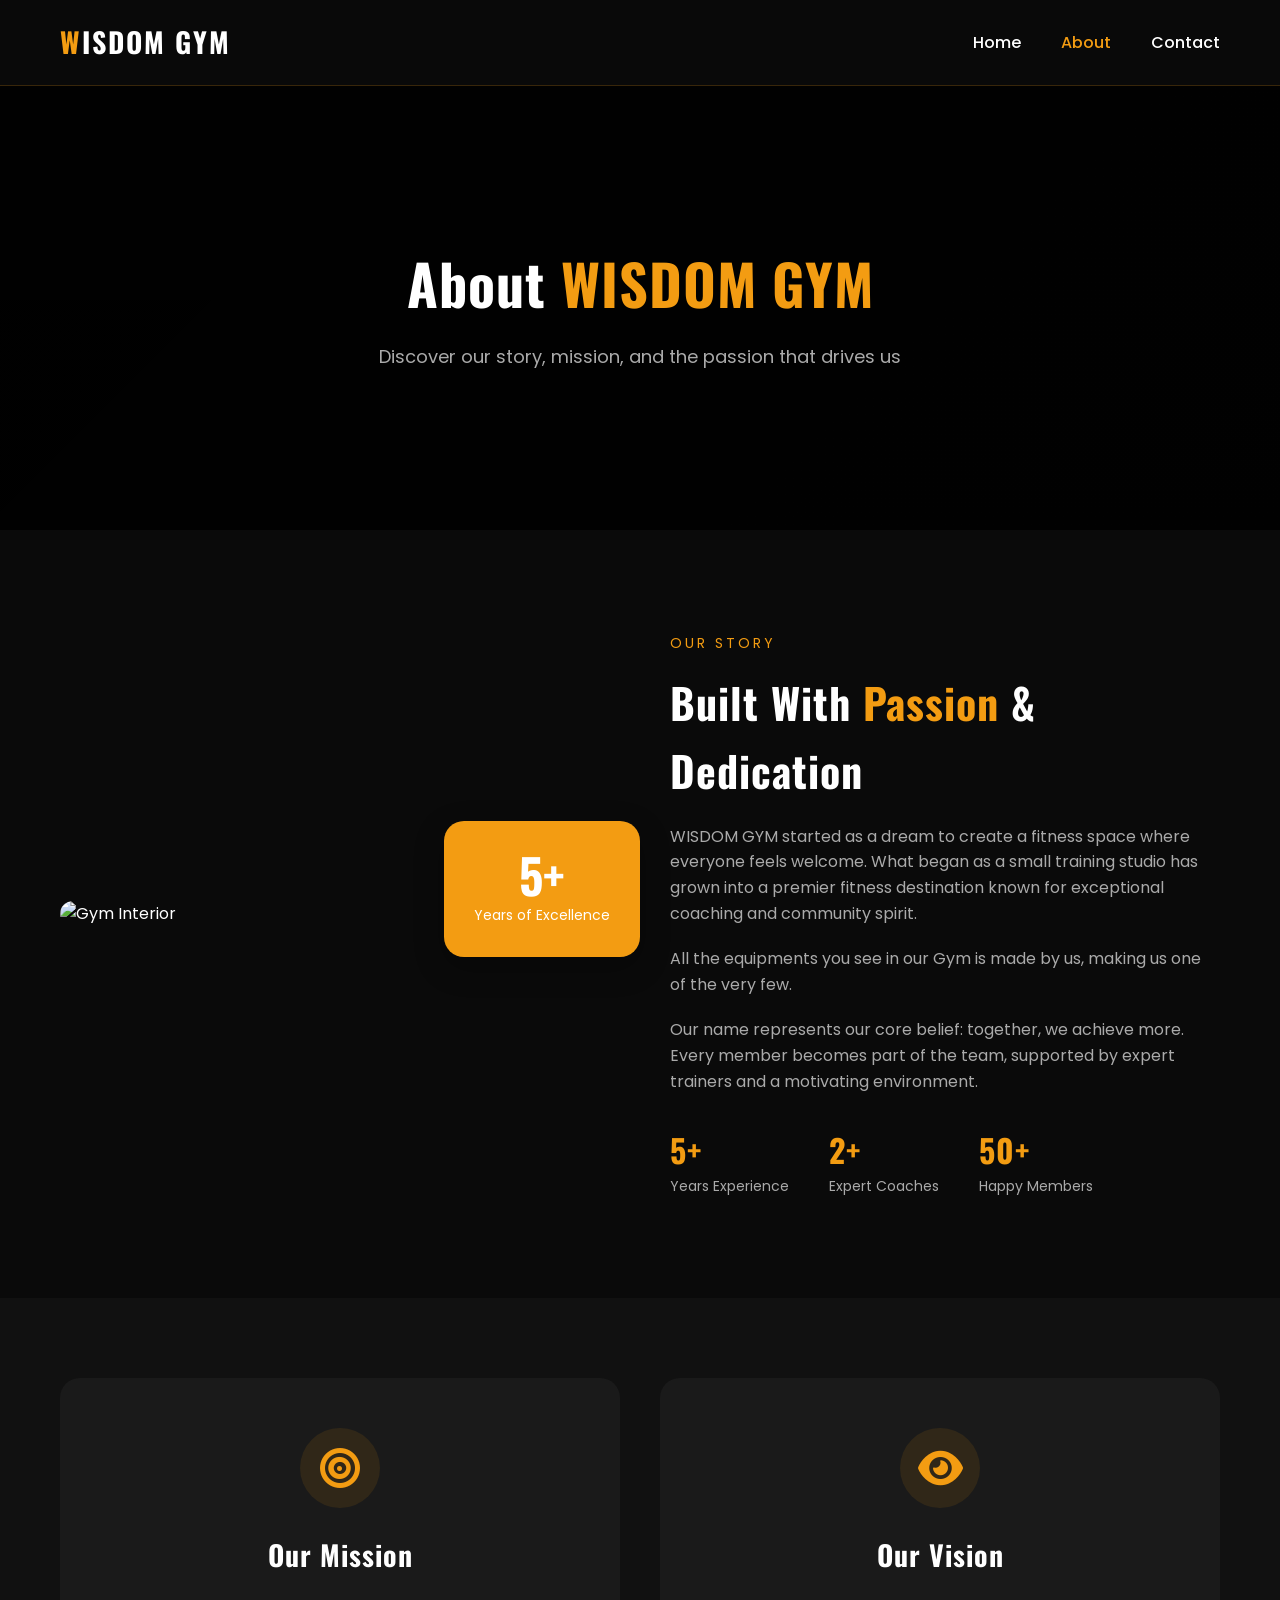
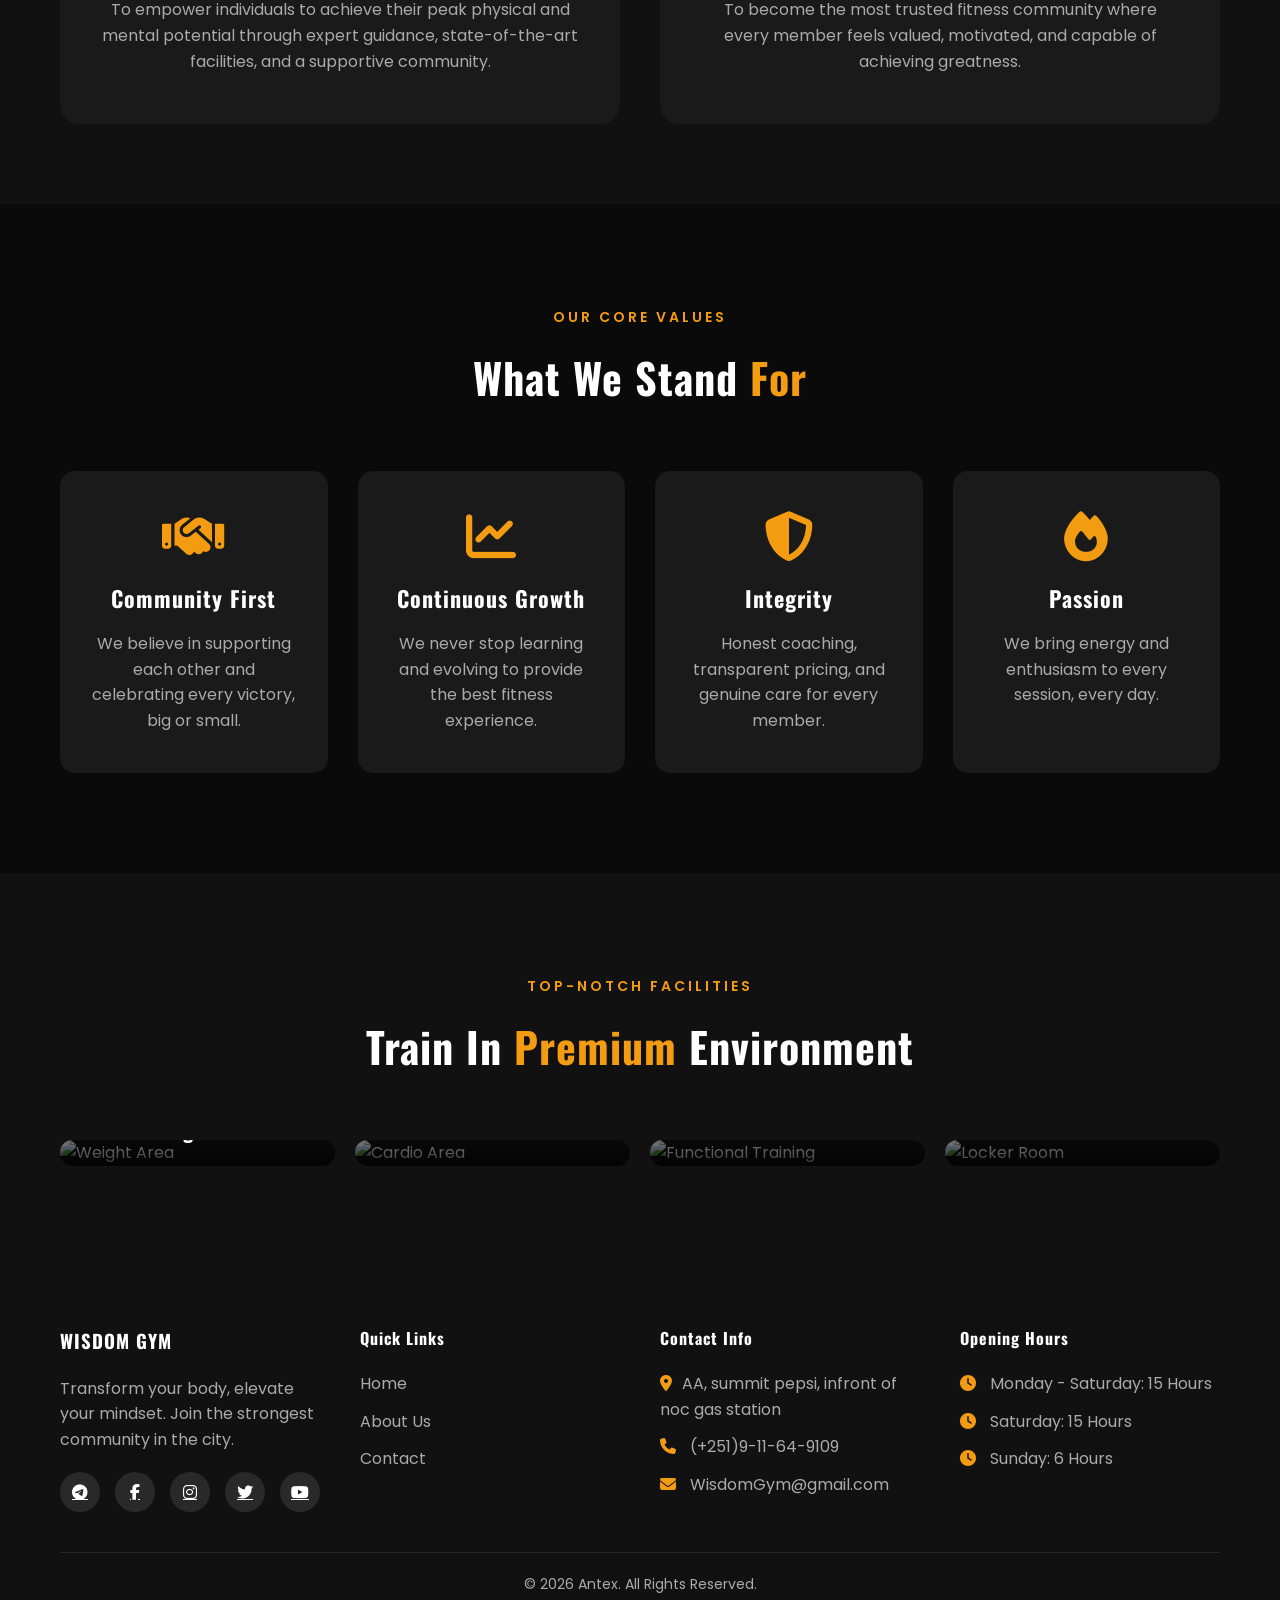
==== about-us.html @ a7b6d086 "Add files via upload" ====
<!DOCTYPE html>
<html lang="en">
<head>
    <meta charset="UTF-8">
    <meta name="viewport" content="width=device-width, initial-scale=1.0">
    <title>About Us | WISDOM GYM</title>
    <link rel="stylesheet" href="style2.css">
    <link rel="stylesheet" href="about.css">
    <link href="https://fonts.googleapis.com/css2?family=Oswald:wght@400;500;600;700&family=Poppins:wght@300;400;500;600;700&display=swap" rel="stylesheet">
    <link rel="stylesheet" href="https://cdnjs.cloudflare.com/ajax/libs/font-awesome/6.4.0/css/all.min.css">
</head>
<body>
    <nav class="navbar">
        <div class="nav-container">
            <div class="logo">
                <h1>WISDOM GYM</h1>
            </div>
            <ul class="nav-links">
                <li><a href="index.html">Home</a></li>
                <li><a href="about-us.html" class="active">About</a></li>
                <li><a href="contact.html">Contact</a></li>
            </ul>
            <div class="hamburger">
                <span></span>
                <span></span>
                <span></span>
            </div>
        </div>
    </nav>

    <section class="page-header">
        <div class="page-header-overlay"></div>
        <div class="page-header-content">
            <h1>About <span class="highlight">WISDOM GYM</span></h1>
            <p>Discover our story, mission, and the passion that drives us</p>
        </div>
    </section>

    <section class="about-story">
        <div class="container">
            <div class="about-grid">
                <div class="about-image">
                    <img src="https://images.unsplash.com/photo-1571902943202-507ec2618e8f?w=600&h=500&fit=crop" alt="Gym Interior">
                    <div class="experience-badge">
                        <span>5+</span>
                        <p>Years of Excellence</p>
                    </div>
                </div>
                <div class="about-text">
                    <span class="subtitle">OUR STORY</span>
                    <h2>Built With <span class="highlight">Passion</span> & Dedication</h2>

                    <p>WISDOM GYM started as a dream to create a fitness space where everyone feels welcome. What began as a small training studio has grown into a premier fitness destination known for exceptional coaching and community spirit.</p>
                    <p>All the equipments you see in our Gym is made by us, making us one of the very few.</p>
                    <p>Our name represents our core belief: together, we achieve more. Every member becomes part of the team, supported by expert trainers and a motivating environment.</p>

                    <div class="about-stats">
                        <div>
                            <h3>5+</h3>
                            <p>Years Experience</p>
                        </div>
                        <div>
                            <h3>2+</h3>
                            <p>Expert Coaches</p>
                        </div>
                        <div>
                            <h3>50+</h3>
                            <p>Happy Members</p>
                        </div>
                    </div>
                </div>
            </div>
        </div>
    </section>

    <section class="mission-vision">
        <div class="container">
            <div class="mv-grid">
                <div class="mission-card">
                    <div class="mv-icon">
                        <i class="fas fa-bullseye"></i>
                    </div>
                    <h3>Our Mission</h3>
                    <p>To empower individuals to achieve their peak physical and mental potential through expert guidance, state-of-the-art facilities, and a supportive community.</p>
                </div>
                <div class="vision-card">
                    <div class="mv-icon">
                        <i class="fas fa-eye"></i>
                    </div>
                    <h3>Our Vision</h3>
                    <p>To become the most trusted fitness community where every member feels valued, motivated, and capable of achieving greatness.</p>
                </div>
            </div>
        </div>
    </section>

    <section class="values">
        <div class="container">
            <div class="section-header">
                <span class="subtitle">OUR CORE VALUES</span>
                <h2>What We Stand <span class="highlight">For</span></h2>
            </div>
            <div class="values-grid">
                <div class="value-card">
                    <i class="fas fa-handshake"></i>
                    <h3>Community First</h3>
                    <p>We believe in supporting each other and celebrating every victory, big or small.</p>
                </div>
                <div class="value-card">
                    <i class="fas fa-chart-line"></i>
                    <h3>Continuous Growth</h3>
                    <p>We never stop learning and evolving to provide the best fitness experience.</p>
                </div>
                <div class="value-card">
                    <i class="fas fa-shield-alt"></i>
                    <h3>Integrity</h3>
                    <p>Honest coaching, transparent pricing, and genuine care for every member.</p>
                </div>
                <div class="value-card">
                    <i class="fas fa-fire"></i>
                    <h3>Passion</h3>
                    <p>We bring energy and enthusiasm to every session, every day.</p>
                </div>
            </div>
        </div>
    </section>

    <section class="facilities">
        <div class="container">
            <div class="section-header">
                <span class="subtitle">TOP-NOTCH FACILITIES</span>
                <h2>Train In <span class="highlight">Premium</span> Environment</h2>
            </div>
            <div class="facilities-grid">
                <div class="facility-item">
                    <img src="https://images.unsplash.com/photo-1534258936925-c58bed479fcb?w=400&h=300&fit=crop" alt="Weight Area">
                    <div class="facility-overlay">
                        <h4>Strength Zone</h4>
                    </div>
                </div>
                <div class="facility-item">
                    <img src="https://images.unsplash.com/photo-1517836357463-d25dfeac3438?w=400&h=300&fit=crop" alt="Cardio Area">
                    <div class="facility-overlay">
                        <h4>Cardio Studio</h4>
                    </div>
                </div>
                <div class="facility-item">
                    <img src="https://images.unsplash.com/photo-1574680096145-d05b474e2155?w=400&h=300&fit=crop" alt="Functional Training">
                    <div class="facility-overlay">
                        <h4>Functional Turf</h4>
                    </div>
                </div>
                <div class="facility-item">
                    <img src="https://images.unsplash.com/photo-1540497077202-7c8a3999166f?w=400&h=300&fit=crop" alt="Locker Room">
                    <div class="facility-overlay">
                        <h4>Premium Lockers</h4>
                    </div>
                </div>
            </div>
        </div>
    </section>




    <!-- Footer -->
    <footer class="footer">
        <div class="container">
            <div class="footer-content">
                <div class="footer-col">
                    <h3>WISDOM GYM</h3>
                    <p>Transform your body, elevate your mindset. Join the strongest community in the city.</p>
                    <div class="social-links">
<!-- add link -->
<!-- add link -->
<!-- add link -->
                        <a href="#"><i class="fab fa-telegram-plane"></i></a>
                        <a href="#"><i class="fab fa-facebook-f"></i></a>
                        <a href="#"><i class="fab fa-instagram"></i></a>
                        <a href="#"><i class="fab fa-twitter"></i></a>
                        <a href="#"><i class="fab fa-youtube"></i></a>
                    </div>
                </div>
                <div class="footer-col">
                    <h4>Quick Links</h4>
                    <ul>
                        <li><a href="index.html">Home</a></li>
                        <li><a href="about-us.html">About Us</a></li>
                        <li><a href="contact.html">Contact</a></li>
                    </ul>
                </div>
                <div class="footer-col">
                    <h4>Contact Info</h4>
                    <ul>
                        <li><i class="fas fa-map-marker-alt"></i>AA, summit pepsi, infront of noc gas station</li>
                        <li><i class="fas fa-phone"></i> (+251)9-11-64-9109</li>
                        <li><i class="fas fa-envelope"></i> WisdomGym@gmail.com</li>
                    </ul>
                </div>
                <div class="footer-col">
                    <h4>Opening Hours</h4>
                    <ul>
                        <li><i class="fas fa-clock"></i> Monday - Saturday: 15 Hours</li>
                        <li><i class="fas fa-clock"></i> Saturday: 15 Hours</li>
                        <li><i class="fas fa-clock"></i> Sunday: 6 Hours</li>
                    </ul>
                </div>
            </div>
            <div class="footer-bottom">
                <p>&copy; 2026 Antex. All Rights Reserved.</p>
            </div>
        </div>
    </footer>




    <script src="about.js"></script>
</body>
</html>
---- style2.css ----
* {
    margin: 0;
    padding: 0;
    box-sizing: border-box;
}

:root {
    --primary: #f39c12;
    --primary-dark: #e67e22;
    --dark: #0a0a0a;
    --dark-gray: #111111;
    --light-gray: #1a1a1a;
    --text-light: #ffffff;
    --text-muted: #aaaaaa;
    --transition: all 0.3s ease;
}

body {
    font-family: 'Poppins', sans-serif;
    background-color: var(--dark);
    color: var(--text-light);
    line-height: 1.6;
    overflow-x: hidden;
}

h1, h2, h3, h4, h5, h6 {
    font-family: 'Oswald', sans-serif;
    font-weight: 700;
    letter-spacing: 1px;
}

.highlight {
    color: var(--primary);
}

.container {
    max-width: 1200px;
    margin: 0 auto;
    padding: 0 20px;
}

.section-header {
    text-align: center;
    margin-bottom: 60px;
}

.section-header .subtitle {
    color: var(--primary);
    font-size: 14px;
    letter-spacing: 3px;
    text-transform: uppercase;
    font-weight: 600;
    display: inline-block;
    margin-bottom: 15px;
}

.section-header h2 {
    font-size: 42px;
    margin-bottom: 15px;
}

.section-header p {
    color: var(--text-muted);
    max-width: 600px;
    margin: 0 auto;
}

/* Navigation */
.navbar {
    position: fixed;
    top: 0;
    width: 100%;
    background: rgba(10, 10, 10, 0.95);
    backdrop-filter: blur(10px);
    z-index: 1000;
    padding: 20px 0;
    border-bottom: 1px solid rgba(243, 156, 18, 0.2);
}

.nav-container {
    max-width: 1200px;
    margin: 0 auto;
    padding: 0 20px;
    display: flex;
    justify-content: space-between;
    align-items: center;
}

.logo h1 {
    font-size: 28px;
    letter-spacing: 2px;
    color: var(--text-light);
}

.logo h1::first-letter {
    color: var(--primary);
}

.nav-links {
    display: flex;
    list-style: none;
    gap: 40px;
}

.nav-links a {
    color: var(--text-light);
    text-decoration: none;
    font-weight: 500;
    transition: var(--transition);
}

.nav-links a:hover,
.nav-links a.active {
    color: var(--primary);
}

.hamburger {
    display: none;
    flex-direction: column;
    cursor: pointer;
}

.hamburger span {
    width: 25px;
    height: 3px;
    background: var(--text-light);
    margin: 3px 0;
    transition: var(--transition);
}

/* Hero Section */
.hero {
    position: relative;
    height: 100vh;
    min-height: 700px;
    background: linear-gradient(rgba(0,0,0,0.7), rgba(0,0,0,0.8)), url('https://images.unsplash.com/photo-1534438327276-14e5300c3a48?w=1920&h=1080&fit=crop');
    background-size: cover;
    background-position: center;
    background-attachment: fixed;
    display: flex;
    align-items: center;
    justify-content: center;
    text-align: center;
}

.hero-overlay {
    position: absolute;
    top: 0;
    left: 0;
    width: 100%;
    height: 100%;
    background: linear-gradient(135deg, rgba(0,0,0,0.8) 0%, rgba(0,0,0,0.6) 100%);
}

.hero-content {
    position: relative;
    z-index: 2;
    max-width: 800px;
    padding: 0 20px;
}

.hero-tag {
    color: var(--primary);
    font-size: 14px;
    letter-spacing: 4px;
    text-transform: uppercase;
    margin-bottom: 20px;
    display: inline-block;
}

.hero-content h1 {
    font-size: 70px;
    line-height: 1.2;
    margin-bottom: 20px;
}

.hero-content p {
    font-size: 18px;
    color: var(--text-muted);
    margin-bottom: 40px;
}

.hero-buttons {
    display: flex;
    gap: 20px;
    justify-content: center;
}

.btn-primary, .btn-secondary {
    padding: 14px 35px;
    text-decoration: none;
    font-weight: 600;
    text-transform: uppercase;
    letter-spacing: 1px;
    transition: var(--transition);
    display: inline-flex;
    align-items: center;
    gap: 10px;
}

.btn-primary {
    background: var(--primary);
    color: var(--dark);
    border: 2px solid var(--primary);
}

.btn-primary:hover {
    background: transparent;
    color: var(--primary);
}

.btn-secondary {
    background: transparent;
    color: var(--text-light);
    border: 2px solid var(--text-light);
}

.btn-secondary:hover {
    background: var(--primary);
    border-color: var(--primary);
    color: var(--dark);
}

.hero-stats {
    position: absolute;
    bottom: 50px;
    left: 0;
    right: 0;
    display: flex;
    justify-content: center;
    gap: 80px;
    z-index: 2;
}

.stat {
    text-align: center;
}

.stat h3 {
    font-size: 32px;
    color: var(--primary);
}

.stat p {
    font-size: 14px;
    color: var(--text-muted);
}

/* Why Choose Us */
.why-choose {
    padding: 100px 0;
    background: var(--dark-gray);
}

.features-grid {
    display: grid;
    grid-template-columns: repeat(auto-fit, minmax(300px, 1fr));
    gap: 30px;
}

.feature-card {
    background: var(--light-gray);
    padding: 40px 30px;
    text-align: center;
    transition: var(--transition);
    border-radius: 10px;
}

.feature-card:hover {
    transform: translateY(-10px);
    border-bottom: 3px solid var(--primary);
}

.feature-icon {
    width: 80px;
    height: 80px;
    background: rgba(243, 156, 18, 0.1);
    border-radius: 50%;
    display: flex;
    align-items: center;
    justify-content: center;
    margin: 0 auto 25px;
}

.feature-icon i {
    font-size: 40px;
    color: var(--primary);
}

.feature-card h3 {
    font-size: 22px;
    margin-bottom: 15px;
}

.feature-card p {
    color: var(--text-muted);
    margin-bottom: 20px;
}

.feature-link {
    color: var(--primary);
    text-decoration: none;
    font-weight: 600;
    display: inline-flex;
    align-items: center;
    gap: 8px;
    transition: var(--transition);
}

.feature-link:hover {
    gap: 12px;
}

/* Coaches Section */
.coaches {
    padding: 100px 0;
    background: var(--dark);
}

.coaches-grid {
    display: grid;
    grid-template-columns: repeat(auto-fit, minmax(250px, 1fr));
    gap: 30px;
}

.coach-card {
    background: var(--light-gray);
    border-radius: 15px;
    overflow: hidden;
    transition: var(--transition);
}

.coach-card:hover {
    transform: translateY(-5px);
}

.coach-image {
    position: relative;
    overflow: hidden;
}

.coach-image img {
    width: 100%;
    height: 350px;
    object-fit: cover;
    transition: var(--transition);
}

.coach-card:hover .coach-image img {
    transform: scale(1.05);
}

.coach-social {
    position: absolute;
    bottom: -50px;
    left: 0;
    right: 0;
    display: flex;
    justify-content: center;
    gap: 15px;
    background: linear-gradient(transparent, rgba(0,0,0,0.7));
    padding: 20px;
    transition: var(--transition);
}

.coach-card:hover .coach-social {
    bottom: 0;
}

.coach-social a {
    width: 35px;
    height: 35px;
    background: var(--primary);
    border-radius: 50%;
    display: flex;
    align-items: center;
    justify-content: center;
    color: var(--dark);
    transition: var(--transition);
}

.coach-social a:hover {
    transform: scale(1.1);
}

.coach-info {
    padding: 20px;
    text-align: center;
}

.coach-info h4 {
    font-size: 20px;
    margin-bottom: 5px;
}

.coach-info p {
    color: var(--primary);
    font-size: 14px;
}

/* Membership Section */
.membership {
    padding: 100px 0;
    background: var(--dark-gray);
}

.membership-content {
    display: grid;
    grid-template-columns: 1fr 1fr;
    gap: 60px;
    align-items: center;
}

.membership-text h2 {
    font-size: 42px;
    margin: 15px 0;
}

.membership-list {
    list-style: none;
    margin: 30px 0;
}

.membership-list li {
    margin-bottom: 15px;
    display: flex;
    align-items: center;
    gap: 10px;
}

.membership-list i {
    color: var(--primary);
    font-size: 20px;
}

.membership-image img {
    width: 100%;
    border-radius: 20px;
    object-fit: cover;
}

/* Testimonials */
.testimonials {
    padding: 100px 0;
    background: var(--dark);
}

.testimonials-slider {
    display: grid;
    grid-template-columns: repeat(auto-fit, minmax(300px, 1fr));
    gap: 30px;
}

.testimonial-card {
    background: var(--light-gray);
    padding: 30px;
    border-radius: 15px;
    position: relative;
}

.quote-icon {
    font-size: 40px;
    color: var(--primary);
    opacity: 0.3;
    margin-bottom: 20px;
}

.testimonial-card p {
    font-style: italic;
    margin-bottom: 25px;
    color: var(--text-muted);
}

.client {
    display: flex;
    align-items: center;
    gap: 15px;
}

.client img {
    width: 50px;
    height: 50px;
    border-radius: 50%;
    object-fit: cover;
}

.client h4 {
    font-size: 16px;
    margin-bottom: 5px;
}

.client span {
    font-size: 12px;
    color: var(--text-muted);
}

/* Newsletter */
.newsletter {
    padding: 80px 0;
    background: linear-gradient(135deg, var(--primary-dark), var(--primary));
}

.newsletter-content {
    text-align: center;
}

.newsletter-content h3 {
    font-size: 32px;
    margin-bottom: 15px;
}

.newsletter-content p {
    margin-bottom: 30px;
}

.newsletter-form {
    display: flex;
    justify-content: center;
    gap: 15px;
    max-width: 500px;
    margin: 0 auto;
}

.newsletter-form input {
    flex: 1;
    padding: 15px 20px;
    border: none;
    border-radius: 5px;
    font-size: 16px;
}

.newsletter-form button {
    padding: 15px 30px;
    background: var(--dark);
    color: var(--text-light);
    border: none;
    border-radius: 5px;
    font-weight: 600;
    cursor: pointer;
    transition: var(--transition);
}

.newsletter-form button:hover {
    background: #222;
}

/* Footer */
.footer {
    background: var(--dark-gray);
    padding: 60px 0 20px;
}

.footer-content {
    display: grid;
    grid-template-columns: repeat(auto-fit, minmax(250px, 1fr));
    gap: 40px;
    margin-bottom: 40px;
}

.footer-col h3, .footer-col h4 {
    margin-bottom: 20px;
}

.footer-col p {
    color: var(--text-muted);
    margin-bottom: 20px;
}

.social-links {
    display: flex;
    gap: 15px;
}

.social-links a {
    width: 40px;
    height: 40px;
    background: rgba(255,255,255,0.1);
    border-radius: 50%;
    display: flex;
    align-items: center;
    justify-content: center;
    color: var(--text-light);
    transition: var(--transition);
}

.social-links a:hover {
    background: var(--primary);
    transform: translateY(-3px);
}

.footer-col ul {
    list-style: none;
}

.footer-col ul li {
    margin-bottom: 12px;
    color: var(--text-muted);
}

.footer-col ul li i {
    margin-right: 10px;
    color: var(--primary);
}

.footer-col ul li a {
    color: var(--text-muted);
    text-decoration: none;
    transition: var(--transition);
}

.footer-col ul li a:hover {
    color: var(--primary);
    padding-left: 5px;
}

.footer-bottom {
    text-align: center;
    padding-top: 20px;
    border-top: 1px solid rgba(255,255,255,0.1);
    color: var(--text-muted);
    font-size: 14px;
}

/* Responsive */
@media (max-width: 992px) {
    .hero-content h1 {
        font-size: 50px;
    }
    
    .membership-content {
        grid-template-columns: 1fr;
    }
    
    .membership-image {
        order: -1;
    }
}

@media (max-width: 768px) {
    .hamburger {
        display: flex;
    }
    
    .nav-links {
        position: fixed;
        top: 80px;
        left: -100%;
        width: 100%;
        background: var(--dark);
        flex-direction: column;
        align-items: center;
        padding: 40px 0;
        gap: 25px;
        transition: var(--transition);
        border-top: 1px solid rgba(243, 156, 18, 0.2);
    }
    
    .nav-links.active {
        left: 0;
    }
    
    .hero-stats {
        gap: 30px;
    }
    
    .stat h3 {
        font-size: 24px;
    }
    
    .hero-buttons {
        flex-direction: column;
        align-items: center;
    }
    
    .section-header h2 {
        font-size: 32px;
    }
    
    .newsletter-form {
        flex-direction: column;
    }
}
---- about.css ----
/* Page Header */
.page-header {
    position: relative;
    height: 50vh;
    min-height: 400px;
    background: linear-gradient(rgba(0,0,0,0.7), rgba(0,0,0,0.8)), url('https://images.unsplash.com/photo-1571902943202-507ec2618e8f?w=1920&h=600&fit=crop');
    background-size: cover;
    background-position: center;
    display: flex;
    align-items: center;
    justify-content: center;
    text-align: center;
    margin-top: 80px;
}

.page-header-overlay {
    position: absolute;
    top: 0;
    left: 0;
    width: 100%;
    height: 100%;
    background: linear-gradient(135deg, rgba(0,0,0,0.8), rgba(0,0,0,0.6));
}

.page-header-content {
    position: relative;
    z-index: 2;
}

.page-header-content h1 {
    font-size: 56px;
    margin-bottom: 15px;
}

.page-header-content p {
    font-size: 18px;
    color: var(--text-muted);
}

/* About Story */
.about-story {
    padding: 100px 0;
    background: var(--dark);
}

.about-grid {
    display: grid;
    grid-template-columns: 1fr 1fr;
    gap: 60px;
    align-items: center;
}

.about-image {
    position: relative;
}

.about-image img {
    width: 100%;
    border-radius: 20px;
    object-fit: cover;
}

.experience-badge {
    position: absolute;
    bottom: -30px;
    right: -30px;
    background: var(--primary);
    padding: 30px;
    border-radius: 20px;
    text-align: center;
    box-shadow: 0 10px 30px rgba(0,0,0,0.3);
}

.experience-badge span {
    font-size: 48px;
    font-weight: 700;
    font-family: 'Oswald', sans-serif;
    display: block;
    line-height: 1;
}

.experience-badge p {
    font-size: 14px;
    margin-top: 5px;
}

.about-text .subtitle {
    color: var(--primary);
    font-size: 14px;
    letter-spacing: 3px;
    text-transform: uppercase;
    display: inline-block;
    margin-bottom: 15px;
}

.about-text h2 {
    font-size: 42px;
    margin-bottom: 20px;
}

.about-text p {
    color: var(--text-muted);
    margin-bottom: 20px;
}

.about-stats {
    display: flex;
    gap: 40px;
    margin-top: 30px;
}

.about-stats h3 {
    font-size: 32px;
    color: var(--primary);
}

.about-stats p {
    font-size: 14px;
    margin-bottom: 0;
}

/* Mission Vision */
.mission-vision {
    padding: 80px 0;
    background: var(--dark-gray);
}

.mv-grid {
    display: grid;
    grid-template-columns: 1fr 1fr;
    gap: 40px;
}

.mission-card, .vision-card {
    background: var(--light-gray);
    padding: 50px 40px;
    text-align: center;
    border-radius: 20px;
    transition: var(--transition);
}

.mission-card:hover, .vision-card:hover {
    transform: translateY(-5px);
    border-bottom: 3px solid var(--primary);
}

.mv-icon {
    width: 80px;
    height: 80px;
    background: rgba(243, 156, 18, 0.1);
    border-radius: 50%;
    display: flex;
    align-items: center;
    justify-content: center;
    margin: 0 auto 25px;
}

.mv-icon i {
    font-size: 40px;
    color: var(--primary);
}

.mission-card h3, .vision-card h3 {
    font-size: 28px;
    margin-bottom: 20px;
}

.mission-card p, .vision-card p {
    color: var(--text-muted);
}

/* Values Section */
.values {
    padding: 100px 0;
    background: var(--dark);
}

.values-grid {
    display: grid;
    grid-template-columns: repeat(auto-fit, minmax(250px, 1fr));
    gap: 30px;
}

.value-card {
    background: var(--light-gray);
    padding: 40px 30px;
    text-align: center;
    border-radius: 15px;
    transition: var(--transition);
}

.value-card:hover {
    transform: translateY(-5px);
}

.value-card i {
    font-size: 50px;
    color: var(--primary);
    margin-bottom: 20px;
}

.value-card h3 {
    font-size: 22px;
    margin-bottom: 15px;
}

.value-card p {
    color: var(--text-muted);
}

/* Facilities Section */
.facilities {
    padding: 100px 0;
    background: var(--dark-gray);
}

.facilities-grid {
    display: grid;
    grid-template-columns: repeat(auto-fit, minmax(250px, 1fr));
    gap: 20px;
}

.facility-item {
    position: relative;
    overflow: hidden;
    border-radius: 15px;
    cursor: pointer;
}

.facility-item img {
    width: 100%;
    height: 300px;
    object-fit: cover;
    transition: var(--transition);
}

.facility-item:hover img {
    transform: scale(1.05);
}

.facility-overlay {
    position: absolute;
    bottom: 0;
    left: 0;
    right: 0;
    background: linear-gradient(transparent, rgba(0,0,0,0.8));
    padding: 20px;
    text-align: center;
}

.facility-overlay h4 {
    font-size: 20px;
    color: var(--text-light);
}

/* Responsive */
@media (max-width: 992px) {
    .about-grid {
        grid-template-columns: 1fr;
    }
    
    .mv-grid {
        grid-template-columns: 1fr;
    }
    
    .experience-badge {
        right: 20px;
        bottom: -20px;
    }
}

@media (max-width: 768px) {
    .page-header-content h1 {
        font-size: 40px;
    }
    
    .about-text h2 {
        font-size: 32px;
    }
    
    .about-stats {
        gap: 20px;
    }
    
    .about-stats h3 {
        font-size: 24px;
    }
}
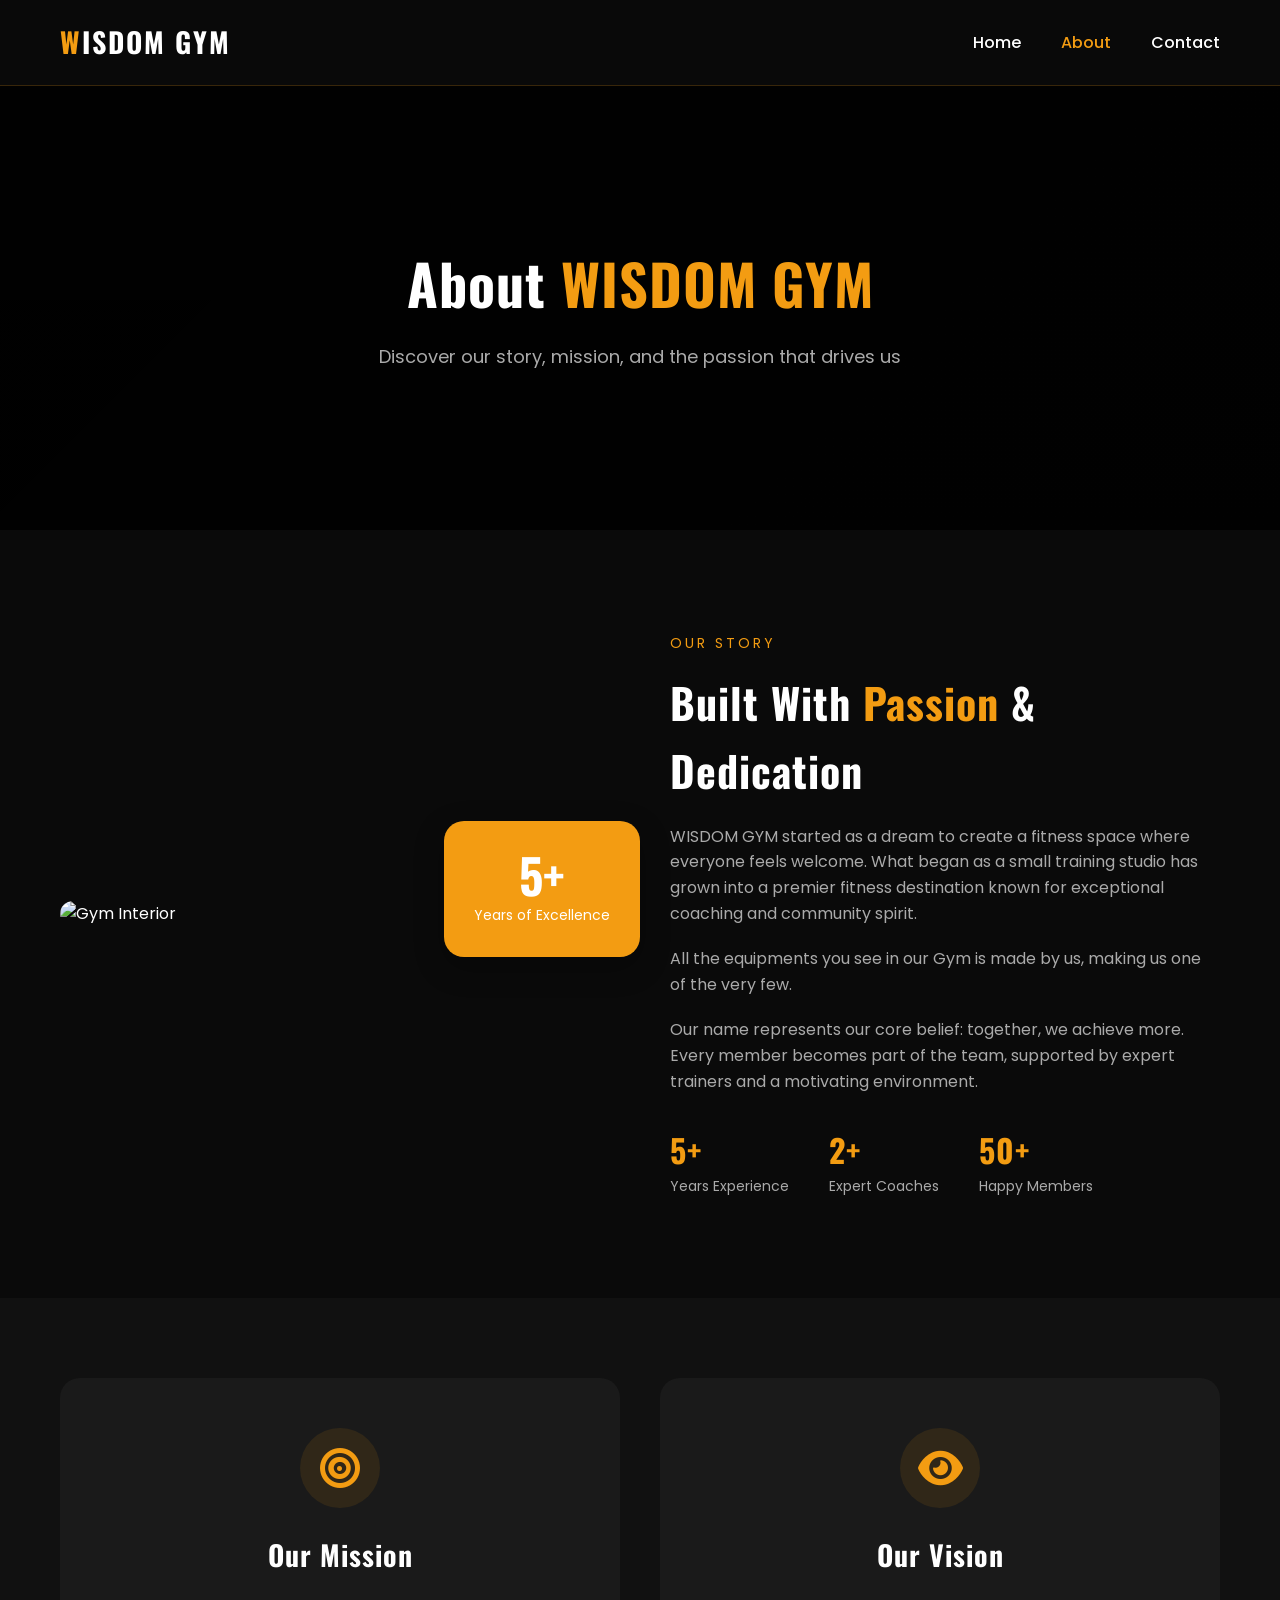
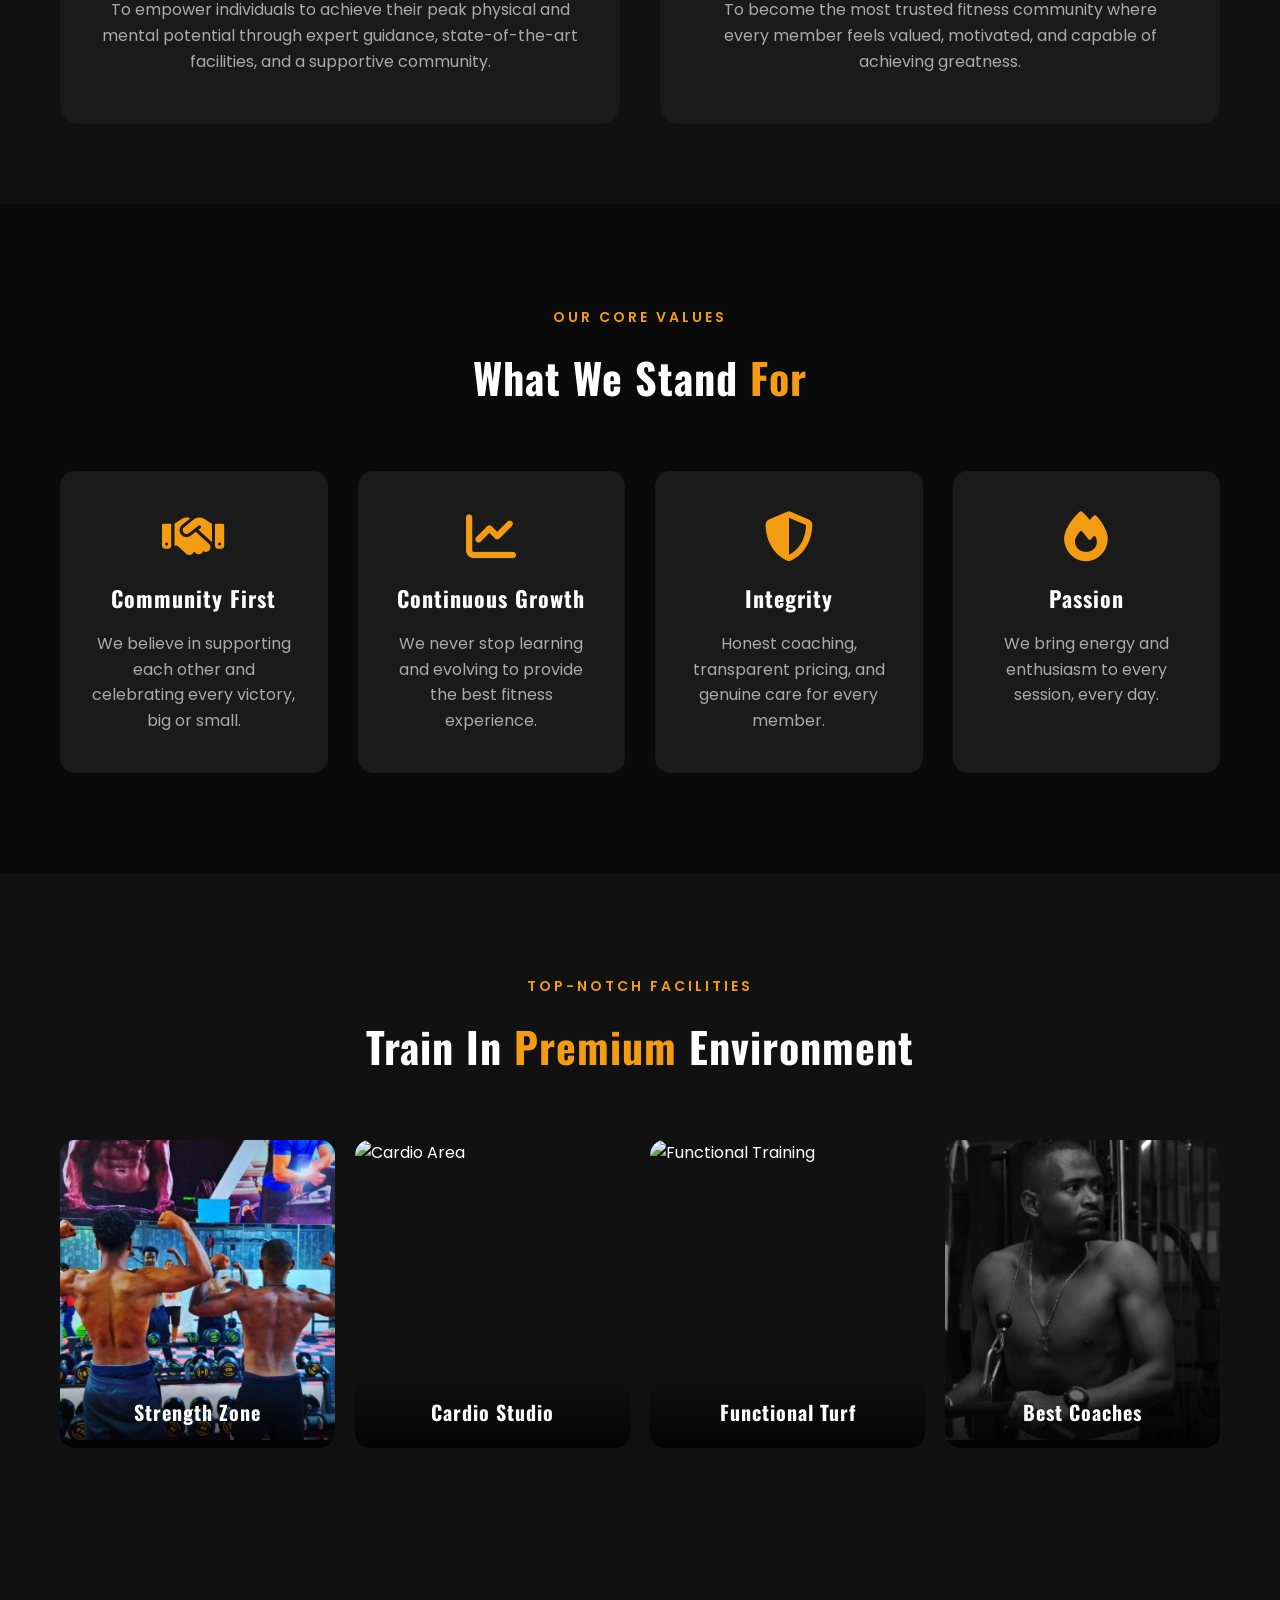
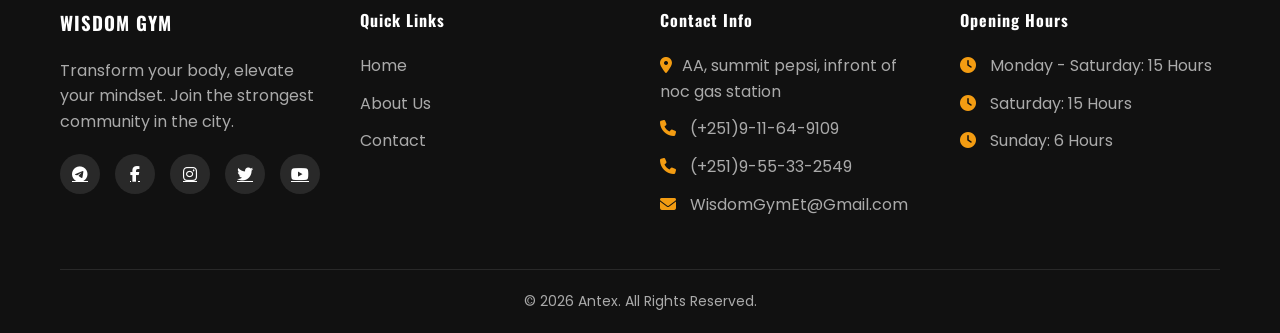
==== commit 8f119e4a: "Update about-us.html" ====
--- a/about-us.html
+++ b/about-us.html
@@ -133,7 +133,7 @@
             </div>
             <div class="facilities-grid">
                 <div class="facility-item">
-                    <img src="https://images.unsplash.com/photo-1534258936925-c58bed479fcb?w=400&h=300&fit=crop" alt="Weight Area">
+                    <img src="new images/strength.jpg" alt="Weight Area">
                     <div class="facility-overlay">
                         <h4>Strength Zone</h4>
                     </div>
@@ -151,9 +151,9 @@
                     </div>
                 </div>
                 <div class="facility-item">
-                    <img src="https://images.unsplash.com/photo-1540497077202-7c8a3999166f?w=400&h=300&fit=crop" alt="Locker Room">
-                    <div class="facility-overlay">
-                        <h4>Premium Lockers</h4>
+                    <img src="new images/coach5.jpg" alt="coach">
+                    <div class="facility-overlay">
+                        <h4>Best Coaches</h4>
                     </div>
                 </div>
             </div>
@@ -194,7 +194,8 @@
                     <ul>
                         <li><i class="fas fa-map-marker-alt"></i>AA, summit pepsi, infront of noc gas station</li>
                         <li><i class="fas fa-phone"></i> (+251)9-11-64-9109</li>
-                        <li><i class="fas fa-envelope"></i> WisdomGym@gmail.com</li>
+                        <li><i class="fas fa-phone"></i> (+251)9-55-33-2549</li>
+                        <li><i class="fas fa-envelope"></i> WisdomGymEt@Gmail.com</li>
                     </ul>
                 </div>
                 <div class="footer-col">
@@ -217,4 +218,4 @@
 
     <script src="about.js"></script>
 </body>
-</html>+</html>
--- a/style2.css
+++ b/style2.css
@@ -3,6 +3,17 @@
     padding: 0;
     box-sizing: border-box;
 }
+
+
+
+/* CSS */
+.coach-image img {
+    width: 100%;
+    height: 350px;
+    object-fit: cover;
+}
+
+
 
 :root {
     --primary: #f39c12;
@@ -679,4 +690,4 @@
     .newsletter-form {
         flex-direction: column;
     }
-}+}
